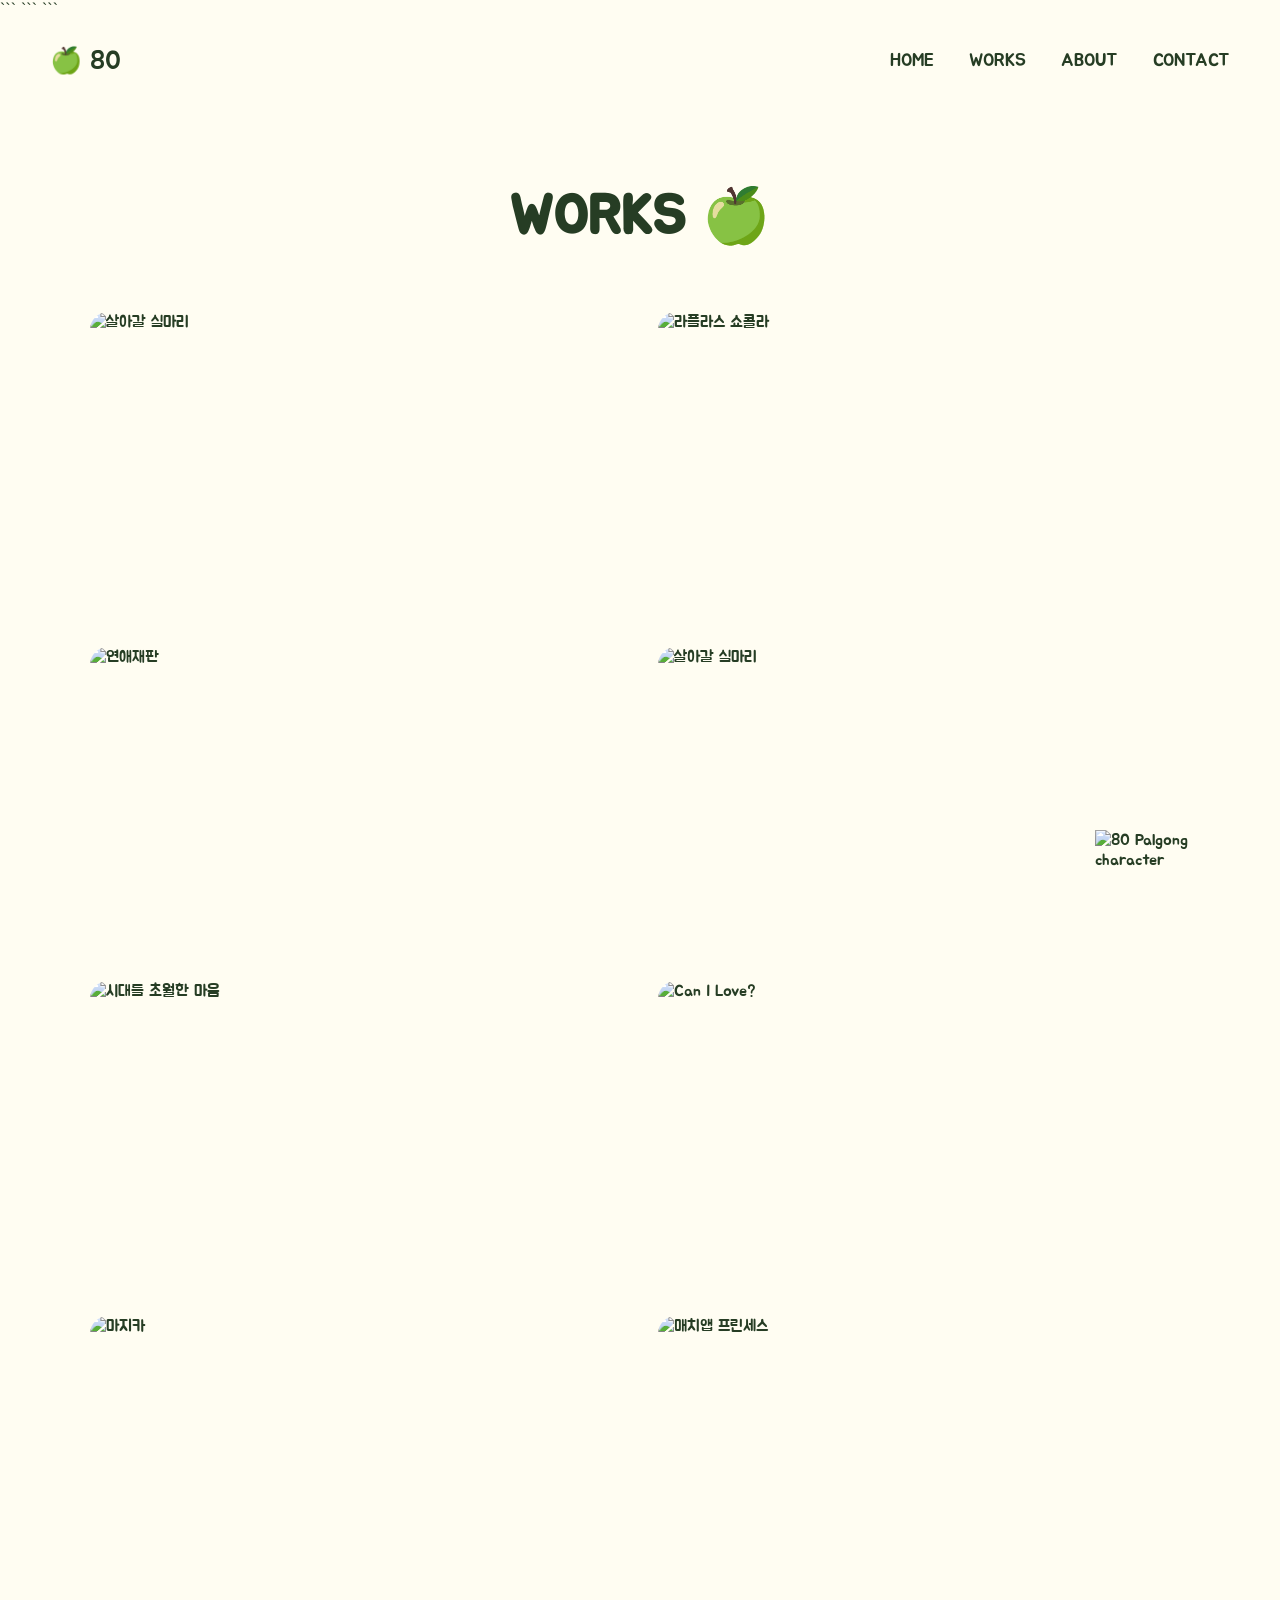
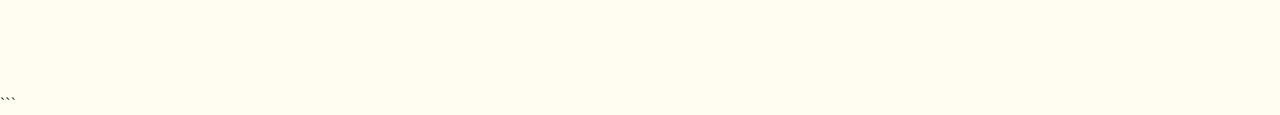
==== works.html @ 7d2011e5 "Add files via upload" ====
<!DOCTYPE html>

<html lang="ko">

<head>
    <meta charset="UTF-8">

```
<meta name="viewport" content="width=device-width, initial-scale=1.0">

<title>WORKS | 80 Palgong</title>

<!-- Jua 폰트 -->
<link rel="preconnect" href="https://fonts.googleapis.com">
<link rel="preconnect" href="https://fonts.gstatic.com" crossorigin>

<link
    href="https://fonts.googleapis.com/css2?family=Jua&display=swap"
    rel="stylesheet"
>

<!-- CSS -->
<link rel="stylesheet" href="style.css">
```

</head>

<body>

```
<!-- =========================
     떠다니는 캐릭터
========================== -->

<img
    src="assets/character.png"
    class="floating-character"
    alt="80 Palgong character"
>



<!-- =========================
     HEADER
========================== -->

<header>

    <a href="index.html" class="logo">
        🍏 80
    </a>


    <nav>

        <a href="index.html">
            HOME
        </a>

        <a href="works.html">
            WORKS
        </a>

        <a href="about.html">
            ABOUT
        </a>

        <a href="contact.html">
            CONTACT
        </a>

    </nav>

</header>



<!-- =========================
     WORKS
========================== -->

<main class="page">


    <h1 class="page-title">
        WORKS <span>🍏</span>
    </h1>



    <div class="works-grid">



        <!-- 영상 1 -->

        <div
            class="work-card"
            onclick="openVideo(
                'QldmkLUvTjk',
                '살아갈 실마리',
                '하이얀'
            )"
        >

            <img
                src="https://img.youtube.com/vi/QldmkLUvTjk/maxresdefault.jpg"
                alt="살아갈 실마리"
            >

            <div class="work-overlay">

                <div>

                    <h2>
                        살아갈 실마리
                    </h2>

                    <p>
                        하이얀
                    </p>

                </div>


                <span class="play-button">
                    ▶
                </span>

            </div>

        </div>



        <!-- 영상 2 -->

        <div
            class="work-card"
            onclick="openVideo(
                'Z1Ttt4TXrLg',
                '라플라스 쇼콜라',
                '강펭순'
            )"
        >

            <img
                src="https://img.youtube.com/vi/Z1Ttt4TXrLg/maxresdefault.jpg"
                alt="라플라스 쇼콜라"
            >

            <div class="work-overlay">

                <div>

                    <h2>
                        라플라스 쇼콜라
                    </h2>

                    <p>
                        강펭순
                    </p>

                </div>


                <span class="play-button">
                    ▶
                </span>

            </div>

        </div>



        <!-- 영상 3 -->

        <div
            class="work-card"
            onclick="openVideo(
                'iHt94GPMLl0',
                '연애재판',
                '케이크'
            )"
        >

            <img
                src="https://img.youtube.com/vi/iHt94GPMLl0/maxresdefault.jpg"
                alt="연애재판"
            >

            <div class="work-overlay">

                <div>

                    <h2>
                        연애재판
                    </h2>

                    <p>
                        케이크
                    </p>

                </div>


                <span class="play-button">
                    ▶
                </span>

            </div>

        </div>



        <!-- 영상 4 -->

        <div
            class="work-card"
            onclick="openVideo(
                'Zuq9c4VB4nA',
                '살아갈 실마리',
                '하이얀'
            )"
        >

            <img
                src="https://img.youtube.com/vi/Zuq9c4VB4nA/maxresdefault.jpg"
                alt="살아갈 실마리"
            >

            <div class="work-overlay">

                <div>

                    <h2>
                        살아갈 실마리
                    </h2>

                    <p>
                        하이얀
                    </p>

                </div>


                <span class="play-button">
                    ▶
                </span>

            </div>

        </div>



        <!-- 영상 5 -->

        <div
            class="work-card"
            onclick="openVideo(
                'Hq5pirNYWd8',
                '시대를 초월한 마음',
                '단몽'
            )"
        >

            <img
                src="https://img.youtube.com/vi/Hq5pirNYWd8/maxresdefault.jpg"
                alt="시대를 초월한 마음"
            >

            <div class="work-overlay">

                <div>

                    <h2>
                        시대를 초월한 마음
                    </h2>

                    <p>
                        단몽
                    </p>

                </div>


                <span class="play-button">
                    ▶
                </span>

            </div>

        </div>



        <!-- 영상 6 -->

        <div
            class="work-card"
            onclick="openVideo(
                'QpFZLfGb04I',
                'Can I Love?',
                '2N X 白石ユキ'
            )"
        >

            <img
                src="https://img.youtube.com/vi/QpFZLfGb04I/maxresdefault.jpg"
                alt="Can I Love?"
            >

            <div class="work-overlay">

                <div>

                    <h2>
                        Can I Love?
                    </h2>

                    <p>
                        2N X 白石ユキ
                    </p>

                </div>


                <span class="play-button">
                    ▶
                </span>

            </div>

        </div>



        <!-- 영상 7 -->

        <div
            class="work-card"
            onclick="openVideo(
                'Rq_QdXzc_n4',
                '마지카',
                '협업커미션'
            )"
        >

            <img
                src="https://img.youtube.com/vi/Rq_QdXzc_n4/maxresdefault.jpg"
                alt="마지카"
            >

            <div class="work-overlay">

                <div>

                    <h2>
                        마지카
                    </h2>

                    <p>
                        협업커미션
                    </p>

                </div>


                <span class="play-button">
                    ▶
                </span>

            </div>

        </div>



        <!-- 영상 8 -->

        <div
            class="work-card"
            onclick="openVideo(
                'beEpmLvoKFs',
                '매치앱 프린세스',
                '커미션'
            )"
        >

            <img
                src="https://img.youtube.com/vi/beEpmLvoKFs/maxresdefault.jpg"
                alt="매치앱 프린세스"
            >

            <div class="work-overlay">

                <div>

                    <h2>
                        매치앱 프린세스
                    </h2>

                    <p>
                        커미션
                    </p>

                </div>


                <span class="play-button">
                    ▶
                </span>

            </div>

        </div>


    </div>

</main>



<!-- =========================
     VIDEO MODAL
========================== -->

<div
    id="videoModal"
    class="video-modal"
>

    <div class="video-modal-content">


        <button
            class="close-modal"
            onclick="closeVideo()"
            aria-label="Close"
        >
            ×
        </button>


        <iframe
            id="youtubeFrame"
            src=""
            title="YouTube video player"
            allow="autoplay; encrypted-media; picture-in-picture"
            allowfullscreen
        >
        </iframe>


        <div class="modal-info">

            <h2 id="modalTitle"></h2>

            <p id="modalArtist"></p>

        </div>


    </div>

</div>



<!-- =========================
     JAVASCRIPT
========================== -->

<script src="script.js"></script>
```

</body>

</html>
---- style.css ----
@import url('https://fonts.googleapis.com/css2?family=Jua&display=swap');

* {
    box-sizing: border-box;
}

body {
    margin: 0;
    background: #fffdf2;
    color: #263d24;
    font-family: 'Jua', sans-serif;
}

/* HEADER */

header {
    width: 100%;
    padding: 25px 50px;
    display: flex;
    justify-content: space-between;
    align-items: center;
}

.logo {
    color: #263d24;
    text-decoration: none;
    font-size: 26px;
}

nav {
    display: flex;
    gap: 35px;
}

nav a {
    color: #263d24;
    text-decoration: none;
    font-size: 18px;
}

nav a:hover {
    color: #78a94b;
}


/* HOME */

.hero {
    min-height: calc(100vh - 90px);
    display: flex;
    justify-content: center;
    align-items: center;
    text-align: center;
}

.hero-content {
    display: flex;
    flex-direction: column;
    align-items: center;
}

.hero-small {
    margin: 0 0 15px;
    font-size: 20px;
}

.hero-number {
    margin: 0;
    font-size: 110px;
    line-height: 0.9;
    color: #78a94b;
}

.hero-name {
    margin: 10px 0 25px;
    font-size: 55px;
}

.hero-description {
    margin: 0 0 35px;
    font-size: 21px;
    line-height: 1.7;
}

.work-button {
    display: inline-block;
    padding: 14px 30px;
    border: 2px solid #263d24;
    border-radius: 30px;
    color: #263d24;
    text-decoration: none;
    font-size: 18px;
    transition: 0.25s;
}

.work-button:hover {
    background: #263d24;
    color: #fffdf2;
}


/* FLOATING CHARACTER */

.floating-character {
    position: fixed;
    right: 35px;
    bottom: 30px;
    width: 150px;
    height: auto;
    z-index: 9999;
    animation: floating 3s ease-in-out infinite;
}

@keyframes floating {
    0% {
        transform: translateY(0) rotate(-3deg);
    }

    50% {
        transform: translateY(-20px) rotate(3deg);
    }

    100% {
        transform: translateY(0) rotate(-3deg);
    }
}


/* OTHER PAGES */

.page {
    width: 90%;
    max-width: 1100px;
    margin: 0 auto;
    padding: 80px 0;
}

.page-title {
    margin: 0 0 60px;
    text-align: center;
    font-size: 55px;
}


/* WORKS */

.works-grid {
    display: grid;
    grid-template-columns: repeat(2, 1fr);
    gap: 35px;
}

.work-card {
    position: relative;
    overflow: hidden;
    aspect-ratio: 16 / 9;
    border-radius: 18px;
    cursor: pointer;
}

.work-card img {
    width: 100%;
    height: 100%;
    display: block;
    object-fit: cover;
    transition: transform 0.4s;
}

.work-card:hover img {
    transform: scale(1.05);
}

.work-overlay {
    position: absolute;
    top: 0;
    right: 0;
    bottom: 0;
    left: 0;
    display: flex;
    flex-direction: column;
    justify-content: center;
    align-items: center;
    text-align: center;
    background: rgba(38, 61, 36, 0.82);
    color: white;
    opacity: 0;
    transition: opacity 0.3s;
}

.work-card:hover .work-overlay {
    opacity: 1;
}

.work-overlay h2 {
    margin: 0 0 8px;
    font-size: 30px;
}

.work-overlay p {
    margin: 0;
    font-size: 18px;
}

.play-button {
    width: 55px;
    height: 55px;
    margin-top: 25px;
    border-radius: 50%;
    background: #fffdf2;
    color: #263d24;
    display: flex;
    justify-content: center;
    align-items: center;
    font-size: 22px;
}


/* VIDEO MODAL */

.video-modal {
    position: fixed;
    top: 0;
    right: 0;
    bottom: 0;
    left: 0;
    display: flex;
    justify-content: center;
    align-items: center;
    padding: 30px;
    background: rgba(0, 0, 0, 0.75);
    opacity: 0;
    visibility: hidden;
    z-index: 10000;
    transition: 0.25s;
}

.video-modal.show {
    opacity: 1;
    visibility: visible;
}

.video-modal-content {
    position: relative;
    width: min(900px, 95vw);
    padding: 20px;
    border-radius: 20px;
    background: #fffdf2;
}

.video-modal iframe {
    width: 100%;
    aspect-ratio: 16 / 9;
    border: none;
    border-radius: 12px;
}

.close-modal {
    position: absolute;
    top: 10px;
    right: 15px;
    width: 40px;
    height: 40px;
    border: none;
    border-radius: 50%;
    background: white;
    font-size: 30px;
    cursor: pointer;
    z-index: 2;
}

.modal-info {
    padding: 15px 5px 5px;
}

.modal-info h2 {
    margin: 0 0 5px;
}

.modal-info p {
    margin: 0;
}


/* ABOUT / CONTACT */

.about-content {
    max-width: 750px;
    margin: 0 auto;
    text-align: center;
}

.about-content h2 {
    margin-top: 45px;
    font-size: 32px;
}

.about-content p {
    font-size: 19px;
    line-height: 1.8;
}

.contact-content {
    max-width: 650px;
    margin: 0 auto;
}

.contact-content p {
    text-align: center;
    font-size: 19px;
    line-height: 1.7;
}


/* MOBILE */

@media (max-width: 700px) {

    header {
        padding: 20px;
        flex-direction: column;
        gap: 15px;
    }

    nav {
        gap: 18px;
    }

    nav a {
        font-size: 15px;
    }

    .hero-number {
        font-size: 80px;
    }

    .hero-name {
        font-size: 42px;
    }

    .hero-description {
        font-size: 17px;
    }

    .page {
        padding: 50px 0;
    }

    .page-title {
        font-size: 42px;
    }

    .works-grid {
        grid-template-columns: 1fr;
    }

    .floating-character {
        width: 100px;
        right: 15px;
        bottom: 15px;
    }

.hero {
    display: flex !important;
    justify-content: center !important;
    align-items: center !important;
    flex-direction: column !important;
    text-align: center !important;
    min-height: 80vh !important;
}
}
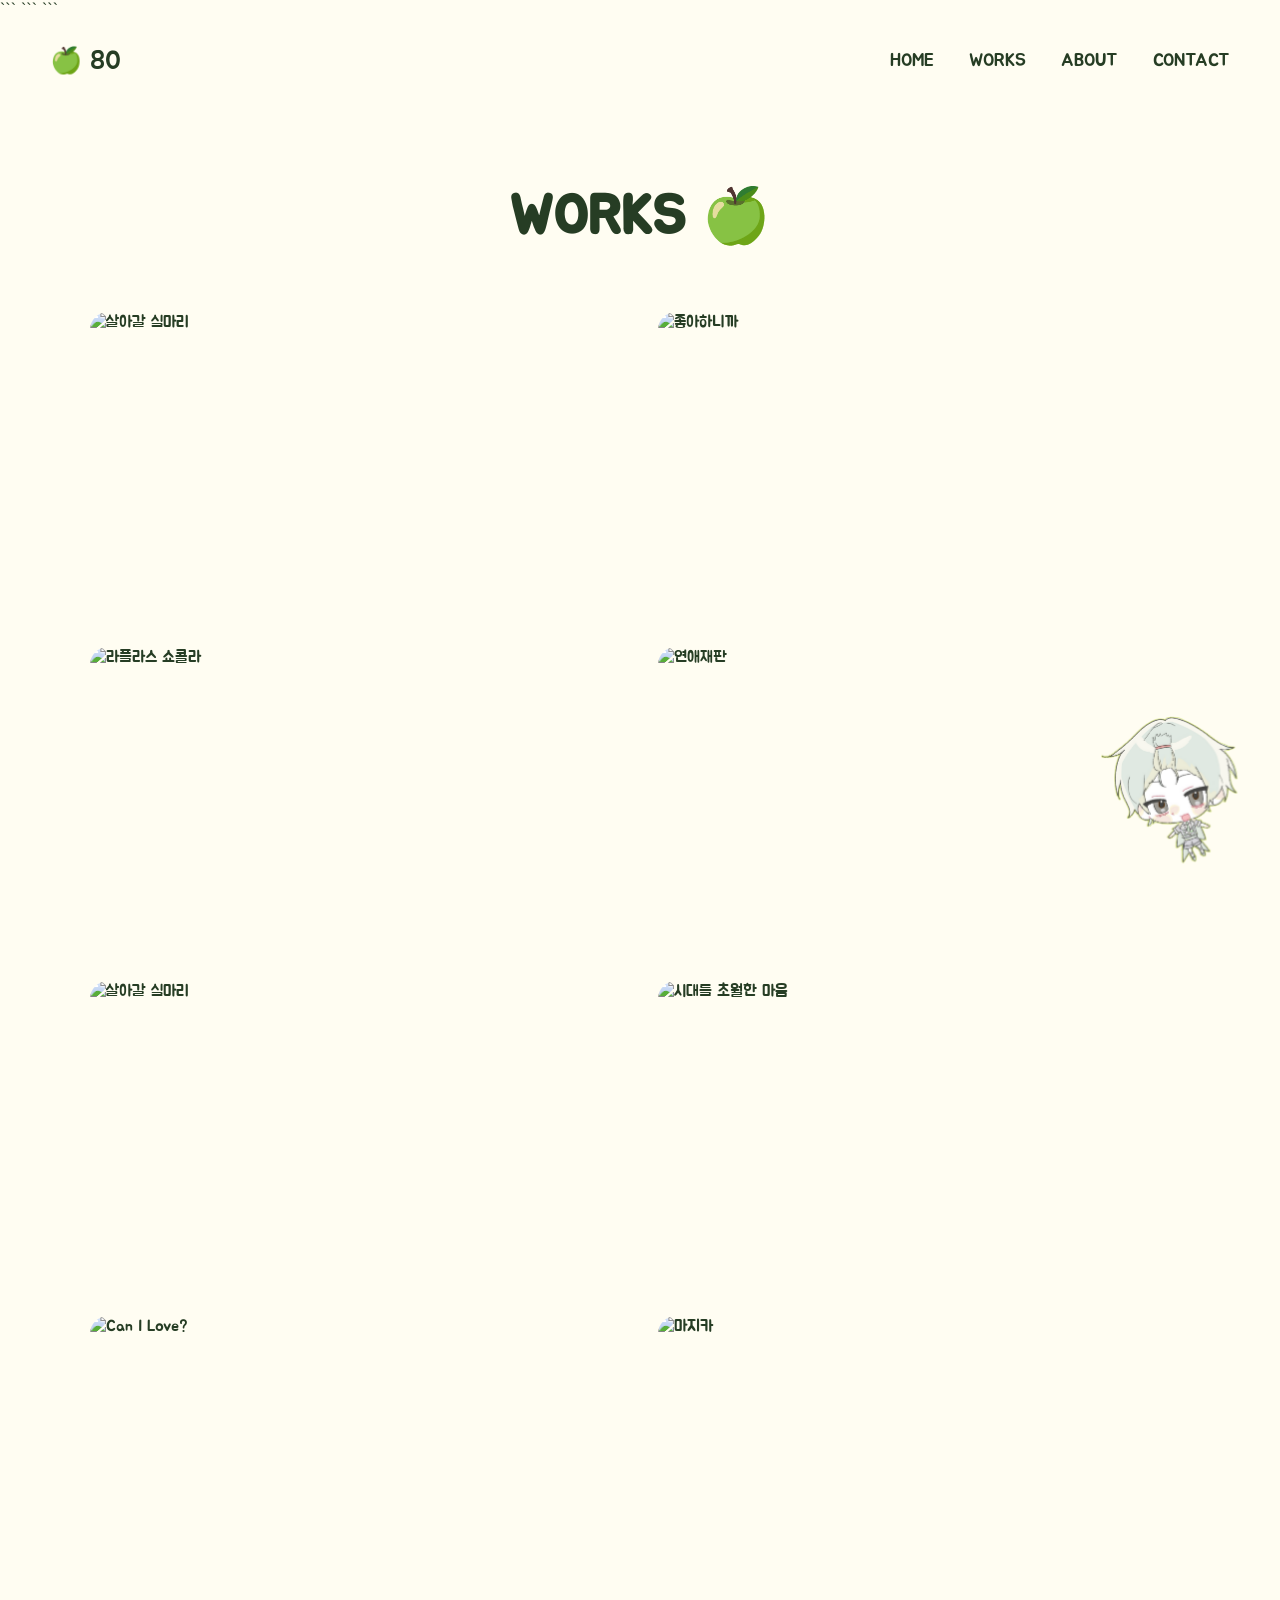
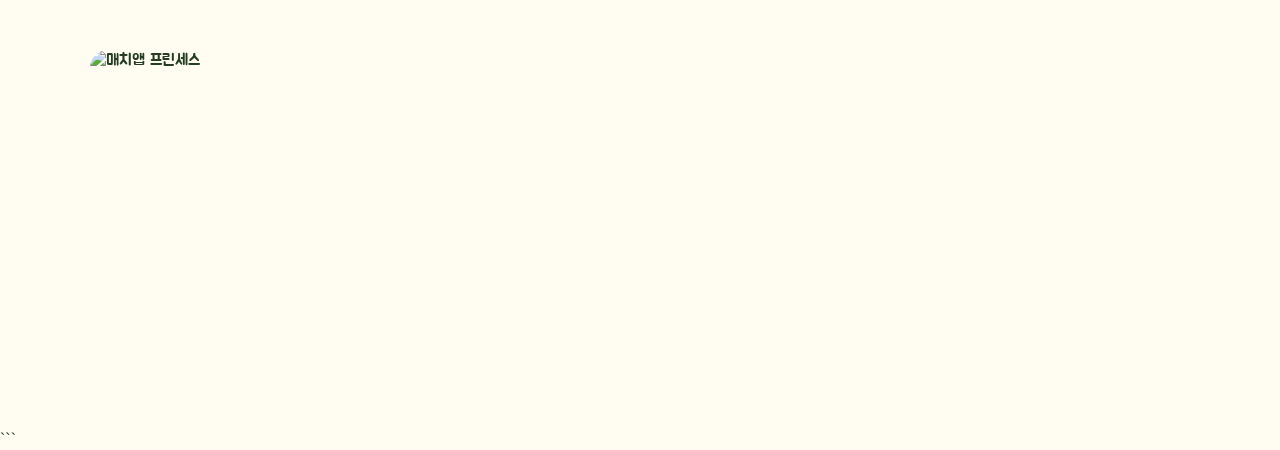
==== commit 65ecf05c: "Update works.html" ====
--- a/works.html
+++ b/works.html
@@ -130,6 +130,47 @@
             </div>
 
         </div>
+
+        
+<!-- 영상 2 -->
+
+        <div
+            class="work-card"
+            onclick="openVideo(
+                'IJYzS-C9jws',
+                '좋아하니까',
+                '미나호 아오이'
+            )"
+        >
+
+            <img
+                src="https://img.youtube.com/vi/IJYzS-C9jws/maxresdefault.jpg"
+                alt="좋아하니까"
+            >
+
+            <div class="work-overlay">
+
+                <div>
+
+                    <h2>
+                        좋아하니까
+                    </h2>
+
+                    <p>
+                        미나호 아오이
+                    </p>
+
+                </div>
+
+
+                <span class="play-button">
+                    ▶
+                </span>
+
+            </div>
+
+        </div>
+
 
 
 
--- a/style.css
+++ b/style.css
@@ -1,7 +1,16 @@
 @import url('https://fonts.googleapis.com/css2?family=Jua&display=swap');
+
+
+/* =========================
+   BASIC
+========================= */
 
 * {
     box-sizing: border-box;
+}
+
+html {
+    scroll-behavior: smooth;
 }
 
 body {
@@ -11,11 +20,15 @@
     font-family: 'Jua', sans-serif;
 }
 
-/* HEADER */
+
+/* =========================
+   HEADER
+========================= */
 
 header {
     width: 100%;
     padding: 25px 50px;
+
     display: flex;
     justify-content: space-between;
     align-items: center;
@@ -36,6 +49,8 @@
     color: #263d24;
     text-decoration: none;
     font-size: 18px;
+
+    transition: 0.25s;
 }
 
 nav a:hover {
@@ -43,13 +58,17 @@
 }
 
 
-/* HOME */
+/* =========================
+   HOME
+========================= */
 
 .hero {
     min-height: calc(100vh - 90px);
+
     display: flex;
     justify-content: center;
     align-items: center;
+
     text-align: center;
 }
 
@@ -66,8 +85,10 @@
 
 .hero-number {
     margin: 0;
+
     font-size: 110px;
     line-height: 0.9;
+
     color: #78a94b;
 }
 
@@ -78,18 +99,24 @@
 
 .hero-description {
     margin: 0 0 35px;
+
     font-size: 21px;
     line-height: 1.7;
 }
 
 .work-button {
     display: inline-block;
+
     padding: 14px 30px;
+
     border: 2px solid #263d24;
     border-radius: 30px;
+
     color: #263d24;
     text-decoration: none;
+
     font-size: 18px;
+
     transition: 0.25s;
 }
 
@@ -99,19 +126,26 @@
 }
 
 
-/* FLOATING CHARACTER */
+/* =========================
+   FLOATING CHARACTER
+========================= */
 
 .floating-character {
     position: fixed;
+
     right: 35px;
     bottom: 30px;
+
     width: 150px;
     height: auto;
+
     z-index: 9999;
+
     animation: floating 3s ease-in-out infinite;
 }
 
 @keyframes floating {
+
     0% {
         transform: translateY(0) rotate(-3deg);
     }
@@ -123,46 +157,64 @@
     100% {
         transform: translateY(0) rotate(-3deg);
     }
-}
-
-
-/* OTHER PAGES */
+
+}
+
+
+/* =========================
+   COMMON PAGE
+========================= */
 
 .page {
     width: 90%;
     max-width: 1100px;
+
     margin: 0 auto;
+
     padding: 80px 0;
 }
 
 .page-title {
     margin: 0 0 60px;
+
     text-align: center;
+
     font-size: 55px;
 }
 
 
-/* WORKS */
+/* =========================
+   WORKS
+========================= */
 
 .works-grid {
     display: grid;
+
     grid-template-columns: repeat(2, 1fr);
+
     gap: 35px;
 }
 
 .work-card {
     position: relative;
+
     overflow: hidden;
+
     aspect-ratio: 16 / 9;
+
     border-radius: 18px;
+
     cursor: pointer;
 }
 
 .work-card img {
     width: 100%;
     height: 100%;
+
     display: block;
+
     object-fit: cover;
+
     transition: transform 0.4s;
 }
 
@@ -170,20 +222,31 @@
     transform: scale(1.05);
 }
 
+
+/* WORK OVERLAY */
+
 .work-overlay {
     position: absolute;
+
     top: 0;
     right: 0;
     bottom: 0;
     left: 0;
+
     display: flex;
     flex-direction: column;
+
     justify-content: center;
     align-items: center;
+
     text-align: center;
+
     background: rgba(38, 61, 36, 0.82);
+
     color: white;
+
     opacity: 0;
+
     transition: opacity 0.3s;
 }
 
@@ -193,44 +256,64 @@
 
 .work-overlay h2 {
     margin: 0 0 8px;
+
     font-size: 30px;
 }
 
 .work-overlay p {
     margin: 0;
+
     font-size: 18px;
 }
+
+
+/* PLAY BUTTON */
 
 .play-button {
     width: 55px;
     height: 55px;
+
     margin-top: 25px;
+
     border-radius: 50%;
+
     background: #fffdf2;
     color: #263d24;
+
     display: flex;
     justify-content: center;
     align-items: center;
+
     font-size: 22px;
 }
 
 
-/* VIDEO MODAL */
+/* =========================
+   VIDEO MODAL
+========================= */
 
 .video-modal {
     position: fixed;
+
     top: 0;
     right: 0;
     bottom: 0;
     left: 0;
-    display: flex;
+
+    display: flex;
+
     justify-content: center;
     align-items: center;
+
     padding: 30px;
+
     background: rgba(0, 0, 0, 0.75);
+
     opacity: 0;
     visibility: hidden;
+
     z-index: 10000;
+
     transition: 0.25s;
 }
 
@@ -241,30 +324,45 @@
 
 .video-modal-content {
     position: relative;
+
     width: min(900px, 95vw);
+
     padding: 20px;
+
     border-radius: 20px;
+
     background: #fffdf2;
 }
 
 .video-modal iframe {
     width: 100%;
+
     aspect-ratio: 16 / 9;
+
     border: none;
+
     border-radius: 12px;
 }
 
 .close-modal {
     position: absolute;
+
     top: 10px;
     right: 15px;
+
     width: 40px;
     height: 40px;
+
     border: none;
+
     border-radius: 50%;
+
     background: white;
+
     font-size: 30px;
+
     cursor: pointer;
+
     z-index: 2;
 }
 
@@ -281,43 +379,194 @@
 }
 
 
-/* ABOUT / CONTACT */
+/* =========================
+   ABOUT
+========================= */
 
 .about-content {
     max-width: 750px;
+
     margin: 0 auto;
+
     text-align: center;
 }
 
 .about-content h2 {
     margin-top: 45px;
+
     font-size: 32px;
 }
 
 .about-content p {
     font-size: 19px;
+
     line-height: 1.8;
 }
+
+
+/* =========================
+   CONTACT
+========================= */
 
 .contact-content {
     max-width: 650px;
+
     margin: 0 auto;
 }
 
-.contact-content p {
+.contact-content > p {
     text-align: center;
+
     font-size: 19px;
+
     line-height: 1.7;
 }
 
 
-/* MOBILE */
+/* CONTACT FORM */
+
+.contact-form {
+    display: flex;
+    flex-direction: column;
+
+    gap: 12px;
+
+    margin-top: 40px;
+}
+
+
+/* LABEL */
+
+.contact-form label {
+    margin-top: 10px;
+
+    color: #263d24;
+
+    font-size: 16px;
+}
+
+
+/* INPUT / TEXTAREA */
+
+.contact-form input,
+.contact-form textarea {
+    width: 100%;
+
+    padding: 15px 18px;
+
+    border: 2px solid #d5decf;
+
+    border-radius: 12px;
+
+    background: white;
+
+    color: #263d24;
+
+    font-family: 'Jua', sans-serif;
+
+    font-size: 16px;
+
+    outline: none;
+
+    transition: 0.25s;
+}
+
+.contact-form input:focus,
+.contact-form textarea:focus {
+    border-color: #78a94b;
+}
+
+
+/* SELECT */
+
+.contact-form select {
+    width: 100%;
+
+    padding: 15px 18px;
+
+    border: 2px solid #d5decf;
+
+    border-radius: 12px;
+
+    background: white;
+
+    color: #263d24;
+
+    font-family: 'Jua', sans-serif;
+
+    font-size: 16px;
+
+    outline: none;
+
+    cursor: pointer;
+
+    transition: 0.25s;
+}
+
+.contact-form select:focus {
+    border-color: #78a94b;
+}
+
+
+/* PLACEHOLDER */
+
+.contact-form input::placeholder,
+.contact-form textarea::placeholder {
+    color: #a5afa0;
+}
+
+
+/* MESSAGE */
+
+.contact-form textarea {
+    min-height: 180px;
+
+    resize: vertical;
+}
+
+
+/* SUBMIT BUTTON */
+
+.contact-form button {
+    margin-top: 20px;
+
+    padding: 15px 25px;
+
+    border: 2px solid #263d24;
+
+    border-radius: 30px;
+
+    background: #263d24;
+
+    color: #fffdf2;
+
+    font-family: 'Jua', sans-serif;
+
+    font-size: 17px;
+
+    cursor: pointer;
+
+    transition: 0.25s;
+}
+
+.contact-form button:hover {
+    background: #78a94b;
+
+    border-color: #78a94b;
+}
+
+
+/* =========================
+   MOBILE
+========================= */
 
 @media (max-width: 700px) {
 
     header {
         padding: 20px;
+
         flex-direction: column;
+
         gap: 15px;
     }
 
@@ -329,6 +578,9 @@
         font-size: 15px;
     }
 
+
+    /* HOME */
+
     .hero-number {
         font-size: 80px;
     }
@@ -341,30 +593,47 @@
         font-size: 17px;
     }
 
+
+    /* PAGE */
+
     .page {
         padding: 50px 0;
     }
 
     .page-title {
         font-size: 42px;
-    }
+
+        margin-bottom: 40px;
+    }
+
+
+    /* WORKS */
 
     .works-grid {
         grid-template-columns: 1fr;
     }
 
+
+    /* CHARACTER */
+
     .floating-character {
         width: 100px;
+
         right: 15px;
         bottom: 15px;
     }
 
-.hero {
-    display: flex !important;
-    justify-content: center !important;
-    align-items: center !important;
-    flex-direction: column !important;
-    text-align: center !important;
-    min-height: 80vh !important;
-}
-}+
+    /* CONTACT */
+
+    .contact-content {
+        width: 100%;
+    }
+
+    .contact-form input,
+    .contact-form select,
+    .contact-form textarea {
+        font-size: 15px;
+    }
+
+}
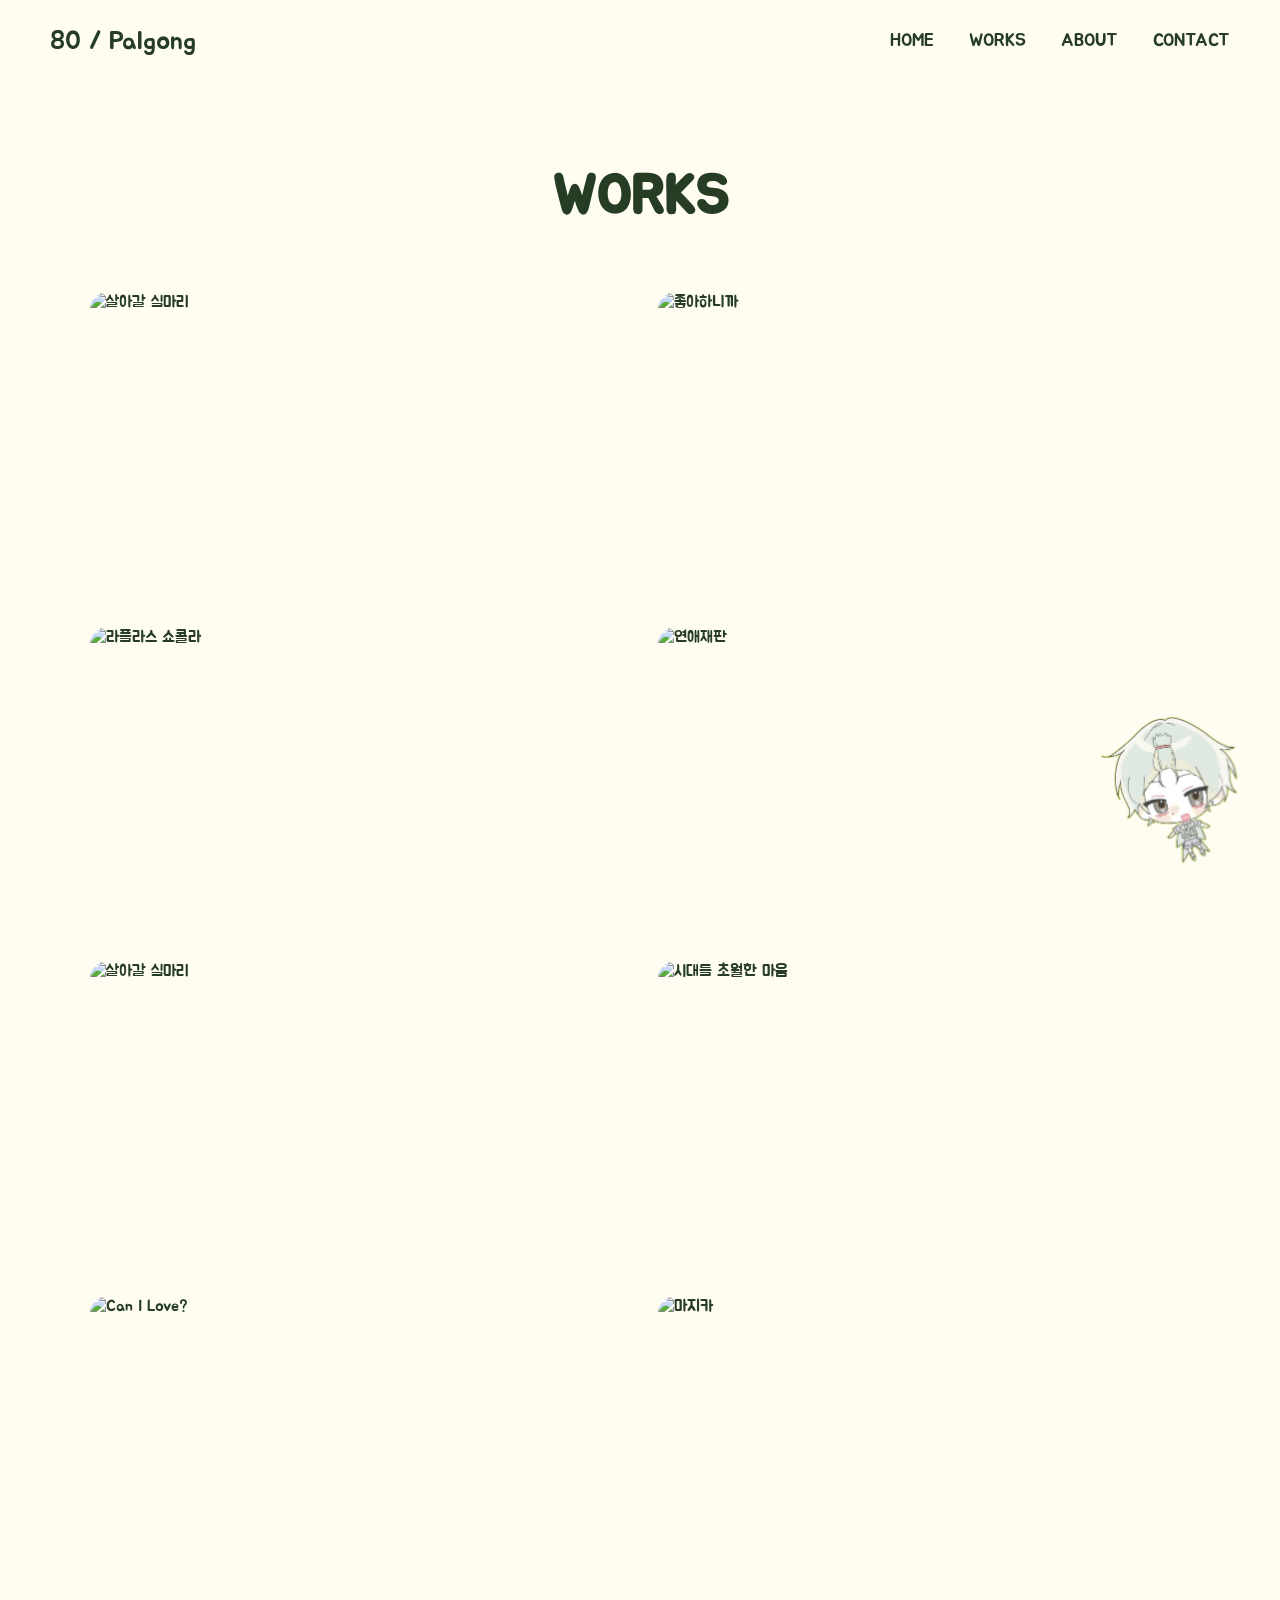
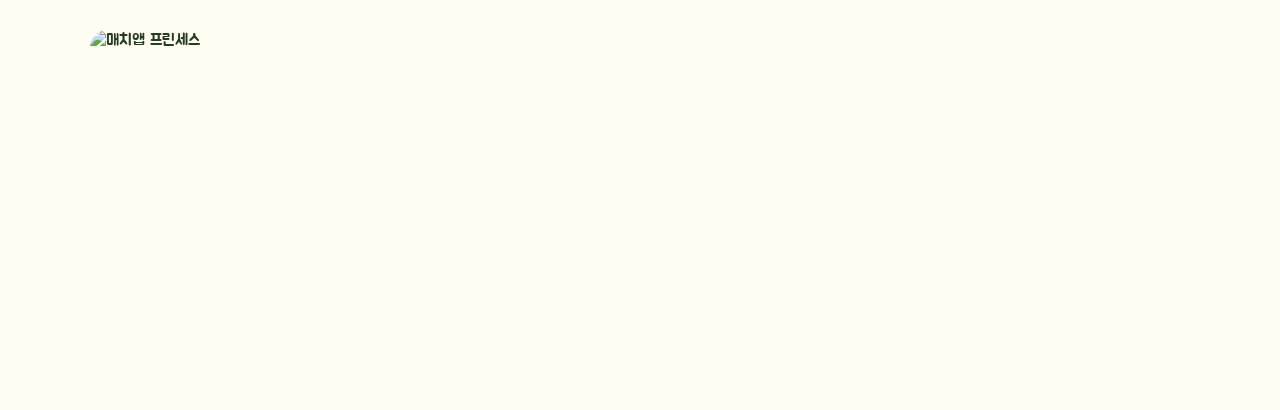
==== commit a023f3b8: "Update works.html" ====
--- a/works.html
+++ b/works.html
@@ -1,523 +1,458 @@
 <!DOCTYPE html>
-
 <html lang="ko">
 
 <head>
     <meta charset="UTF-8">
-
-```
-<meta name="viewport" content="width=device-width, initial-scale=1.0">
-
-<title>WORKS | 80 Palgong</title>
-
-<!-- Jua 폰트 -->
-<link rel="preconnect" href="https://fonts.googleapis.com">
-<link rel="preconnect" href="https://fonts.gstatic.com" crossorigin>
-
-<link
-    href="https://fonts.googleapis.com/css2?family=Jua&display=swap"
-    rel="stylesheet"
->
-
-<!-- CSS -->
-<link rel="stylesheet" href="style.css">
-```
-
+    <meta name="viewport" content="width=device-width, initial-scale=1.0">
+
+    <title>Works | 80 Palgong</title>
+
+    <link rel="stylesheet" href="style.css">
 </head>
 
 <body>
 
-```
-<!-- =========================
-     떠다니는 캐릭터
-========================== -->
-
-<img
-    src="assets/character.png"
-    class="floating-character"
-    alt="80 Palgong character"
->
-
-
-
-<!-- =========================
-     HEADER
-========================== -->
-
-<header>
-
-    <a href="index.html" class="logo">
-        🍏 80
-    </a>
-
-
-    <nav>
-
-        <a href="index.html">
-            HOME
+    <header>
+
+        <a href="index.html" class="logo">
+            80 / Palgong
         </a>
 
-        <a href="works.html">
+        <nav>
+            <a href="index.html">HOME</a>
+            <a href="works.html">WORKS</a>
+            <a href="about.html">ABOUT</a>
+            <a href="contact.html">CONTACT</a>
+        </nav>
+
+    </header>
+
+
+    <main class="page">
+
+        <h1 class="page-title">
             WORKS
-        </a>
-
-        <a href="about.html">
-            ABOUT
-        </a>
-
-        <a href="contact.html">
-            CONTACT
-        </a>
-
-    </nav>
-
-</header>
-
-
-
-<!-- =========================
-     WORKS
-========================== -->
-
-<main class="page">
-
-
-    <h1 class="page-title">
-        WORKS <span>🍏</span>
-    </h1>
-
-
-
-    <div class="works-grid">
-
-
-
-        <!-- 영상 1 -->
-
-        <div
-            class="work-card"
-            onclick="openVideo(
-                'QldmkLUvTjk',
-                '살아갈 실마리',
-                '하이얀'
-            )"
-        >
-
-            <img
-                src="https://img.youtube.com/vi/QldmkLUvTjk/maxresdefault.jpg"
-                alt="살아갈 실마리"
-            >
-
-            <div class="work-overlay">
-
-                <div>
-
-                    <h2>
-                        살아갈 실마리
-                    </h2>
-
-                    <p>
-                        하이얀
-                    </p>
-
-                </div>
-
-
-                <span class="play-button">
-                    ▶
-                </span>
-
-            </div>
+        </h1>
+
+
+        <div class="works-grid">
+
+
+            <!-- 1. 살아갈 실마리 -->
+
+            <div
+                class="work-card"
+                onclick="openVideo(
+                    'QldmkLUvTjk',
+                    '살아갈 실마리',
+                    '하이얀'
+                )"
+            >
+
+                <img
+                    src="https://img.youtube.com/vi/QldmkLUvTjk/maxresdefault.jpg"
+                    alt="살아갈 실마리"
+                >
+
+                <div class="work-overlay">
+
+                    <div>
+
+                        <h2>
+                            살아갈 실마리
+                        </h2>
+
+                        <p>
+                            하이얀
+                        </p>
+
+                    </div>
+
+                    <span class="play-button">
+                        ▶
+                    </span>
+
+                </div>
+
+            </div>
+
+
+
+            <!-- 2. 좋아하니까 -->
+
+            <div
+                class="work-card"
+                onclick="openVideo(
+                    'IJYzS-C9jws',
+                    '좋아하니까',
+                    '미나호 아오이'
+                )"
+            >
+
+                <img
+                    src="https://img.youtube.com/vi/IJYzS-C9jws/maxresdefault.jpg"
+                    alt="좋아하니까"
+                >
+
+                <div class="work-overlay">
+
+                    <div>
+
+                        <h2>
+                            좋아하니까
+                        </h2>
+
+                        <p>
+                            미나호 아오이
+                        </p>
+
+                    </div>
+
+                    <span class="play-button">
+                        ▶
+                    </span>
+
+                </div>
+
+            </div>
+
+
+
+            <!-- 3. 라플라스 쇼콜라 -->
+
+            <div
+                class="work-card"
+                onclick="openVideo(
+                    'Z1Ttt4TXrLg',
+                    '라플라스 쇼콜라',
+                    '강펭순'
+                )"
+            >
+
+                <img
+                    src="https://img.youtube.com/vi/Z1Ttt4TXrLg/maxresdefault.jpg"
+                    alt="라플라스 쇼콜라"
+                >
+
+                <div class="work-overlay">
+
+                    <div>
+
+                        <h2>
+                            라플라스 쇼콜라
+                        </h2>
+
+                        <p>
+                            강펭순
+                        </p>
+
+                    </div>
+
+                    <span class="play-button">
+                        ▶
+                    </span>
+
+                </div>
+
+            </div>
+
+
+
+            <!-- 4. 연애재판 -->
+
+            <div
+                class="work-card"
+                onclick="openVideo(
+                    'iHt94GPMLl0',
+                    '연애재판',
+                    '케이크'
+                )"
+            >
+
+                <img
+                    src="https://img.youtube.com/vi/iHt94GPMLl0/maxresdefault.jpg"
+                    alt="연애재판"
+                >
+
+                <div class="work-overlay">
+
+                    <div>
+
+                        <h2>
+                            연애재판
+                        </h2>
+
+                        <p>
+                            케이크
+                        </p>
+
+                    </div>
+
+                    <span class="play-button">
+                        ▶
+                    </span>
+
+                </div>
+
+            </div>
+
+
+
+            <!-- 5. 살아갈 실마리 -->
+
+            <div
+                class="work-card"
+                onclick="openVideo(
+                    'Zuq9c4VB4nA',
+                    '살아갈 실마리',
+                    '하이얀'
+                )"
+            >
+
+                <img
+                    src="https://img.youtube.com/vi/Zuq9c4VB4nA/maxresdefault.jpg"
+                    alt="살아갈 실마리"
+                >
+
+                <div class="work-overlay">
+
+                    <div>
+
+                        <h2>
+                            살아갈 실마리
+                        </h2>
+
+                        <p>
+                            하이얀
+                        </p>
+
+                    </div>
+
+                    <span class="play-button">
+                        ▶
+                    </span>
+
+                </div>
+
+            </div>
+
+
+
+            <!-- 6. 시대를 초월한 마음 -->
+
+            <div
+                class="work-card"
+                onclick="openVideo(
+                    'Hq5pirNYWd8',
+                    '시대를 초월한 마음',
+                    '단몽'
+                )"
+            >
+
+                <img
+                    src="https://img.youtube.com/vi/Hq5pirNYWd8/maxresdefault.jpg"
+                    alt="시대를 초월한 마음"
+                >
+
+                <div class="work-overlay">
+
+                    <div>
+
+                        <h2>
+                            시대를 초월한 마음
+                        </h2>
+
+                        <p>
+                            단몽
+                        </p>
+
+                    </div>
+
+                    <span class="play-button">
+                        ▶
+                    </span>
+
+                </div>
+
+            </div>
+
+
+
+            <!-- 7. Can I Love? -->
+
+            <div
+                class="work-card"
+                onclick="openVideo(
+                    'QpFZLfGb04I',
+                    'Can I Love?',
+                    '2N X 白石ユキ'
+                )"
+            >
+
+                <img
+                    src="https://img.youtube.com/vi/QpFZLfGb04I/maxresdefault.jpg"
+                    alt="Can I Love?"
+                >
+
+                <div class="work-overlay">
+
+                    <div>
+
+                        <h2>
+                            Can I Love?
+                        </h2>
+
+                        <p>
+                            2N X 白石ユキ
+                        </p>
+
+                    </div>
+
+                    <span class="play-button">
+                        ▶
+                    </span>
+
+                </div>
+
+            </div>
+
+
+
+            <!-- 8. 마지카 -->
+
+            <div
+                class="work-card"
+                onclick="openVideo(
+                    'Rq_QdXzc_n4',
+                    '마지카',
+                    '협업커미션'
+                )"
+            >
+
+                <img
+                    src="https://img.youtube.com/vi/Rq_QdXzc_n4/maxresdefault.jpg"
+                    alt="마지카"
+                >
+
+                <div class="work-overlay">
+
+                    <div>
+
+                        <h2>
+                            마지카
+                        </h2>
+
+                        <p>
+                            협업커미션
+                        </p>
+
+                    </div>
+
+                    <span class="play-button">
+                        ▶
+                    </span>
+
+                </div>
+
+            </div>
+
+
+
+            <!-- 9. 매치앱 프린세스 -->
+
+            <div
+                class="work-card"
+                onclick="openVideo(
+                    'beEpmLvoKFs',
+                    '매치앱 프린세스',
+                    '커미션'
+                )"
+            >
+
+                <img
+                    src="https://img.youtube.com/vi/beEpmLvoKFs/maxresdefault.jpg"
+                    alt="매치앱 프린세스"
+                >
+
+                <div class="work-overlay">
+
+                    <div>
+
+                        <h2>
+                            매치앱 프린세스
+                        </h2>
+
+                        <p>
+                            커미션
+                        </p>
+
+                    </div>
+
+                    <span class="play-button">
+                        ▶
+                    </span>
+
+                </div>
+
+            </div>
+
 
         </div>
 
-        
-<!-- 영상 2 -->
-
-        <div
-            class="work-card"
-            onclick="openVideo(
-                'IJYzS-C9jws',
-                '좋아하니까',
-                '미나호 아오이'
-            )"
-        >
-
-            <img
-                src="https://img.youtube.com/vi/IJYzS-C9jws/maxresdefault.jpg"
-                alt="좋아하니까"
-            >
-
-            <div class="work-overlay">
-
-                <div>
-
-                    <h2>
-                        좋아하니까
-                    </h2>
-
-                    <p>
-                        미나호 아오이
-                    </p>
-
-                </div>
-
-
-                <span class="play-button">
-                    ▶
-                </span>
+    </main>
+
+
+
+    <!-- VIDEO MODAL -->
+
+    <div
+        id="videoModal"
+        class="video-modal"
+    >
+
+        <div class="video-modal-content">
+
+            <button
+                class="close-modal"
+                onclick="closeVideo()"
+                aria-label="Close"
+            >
+                ×
+            </button>
+
+
+            <iframe
+                id="youtubeFrame"
+                src=""
+                title="YouTube video player"
+                allow="autoplay; encrypted-media; picture-in-picture"
+                allowfullscreen
+            >
+            </iframe>
+
+
+            <div class="modal-info">
+
+                <h2 id="modalTitle"></h2>
+
+                <p id="modalArtist"></p>
 
             </div>
 
         </div>
 
-
-
-
-        <!-- 영상 2 -->
-
-        <div
-            class="work-card"
-            onclick="openVideo(
-                'Z1Ttt4TXrLg',
-                '라플라스 쇼콜라',
-                '강펭순'
-            )"
-        >
-
-            <img
-                src="https://img.youtube.com/vi/Z1Ttt4TXrLg/maxresdefault.jpg"
-                alt="라플라스 쇼콜라"
-            >
-
-            <div class="work-overlay">
-
-                <div>
-
-                    <h2>
-                        라플라스 쇼콜라
-                    </h2>
-
-                    <p>
-                        강펭순
-                    </p>
-
-                </div>
-
-
-                <span class="play-button">
-                    ▶
-                </span>
-
-            </div>
-
-        </div>
-
-
-
-        <!-- 영상 3 -->
-
-        <div
-            class="work-card"
-            onclick="openVideo(
-                'iHt94GPMLl0',
-                '연애재판',
-                '케이크'
-            )"
-        >
-
-            <img
-                src="https://img.youtube.com/vi/iHt94GPMLl0/maxresdefault.jpg"
-                alt="연애재판"
-            >
-
-            <div class="work-overlay">
-
-                <div>
-
-                    <h2>
-                        연애재판
-                    </h2>
-
-                    <p>
-                        케이크
-                    </p>
-
-                </div>
-
-
-                <span class="play-button">
-                    ▶
-                </span>
-
-            </div>
-
-        </div>
-
-
-
-        <!-- 영상 4 -->
-
-        <div
-            class="work-card"
-            onclick="openVideo(
-                'Zuq9c4VB4nA',
-                '살아갈 실마리',
-                '하이얀'
-            )"
-        >
-
-            <img
-                src="https://img.youtube.com/vi/Zuq9c4VB4nA/maxresdefault.jpg"
-                alt="살아갈 실마리"
-            >
-
-            <div class="work-overlay">
-
-                <div>
-
-                    <h2>
-                        살아갈 실마리
-                    </h2>
-
-                    <p>
-                        하이얀
-                    </p>
-
-                </div>
-
-
-                <span class="play-button">
-                    ▶
-                </span>
-
-            </div>
-
-        </div>
-
-
-
-        <!-- 영상 5 -->
-
-        <div
-            class="work-card"
-            onclick="openVideo(
-                'Hq5pirNYWd8',
-                '시대를 초월한 마음',
-                '단몽'
-            )"
-        >
-
-            <img
-                src="https://img.youtube.com/vi/Hq5pirNYWd8/maxresdefault.jpg"
-                alt="시대를 초월한 마음"
-            >
-
-            <div class="work-overlay">
-
-                <div>
-
-                    <h2>
-                        시대를 초월한 마음
-                    </h2>
-
-                    <p>
-                        단몽
-                    </p>
-
-                </div>
-
-
-                <span class="play-button">
-                    ▶
-                </span>
-
-            </div>
-
-        </div>
-
-
-
-        <!-- 영상 6 -->
-
-        <div
-            class="work-card"
-            onclick="openVideo(
-                'QpFZLfGb04I',
-                'Can I Love?',
-                '2N X 白石ユキ'
-            )"
-        >
-
-            <img
-                src="https://img.youtube.com/vi/QpFZLfGb04I/maxresdefault.jpg"
-                alt="Can I Love?"
-            >
-
-            <div class="work-overlay">
-
-                <div>
-
-                    <h2>
-                        Can I Love?
-                    </h2>
-
-                    <p>
-                        2N X 白石ユキ
-                    </p>
-
-                </div>
-
-
-                <span class="play-button">
-                    ▶
-                </span>
-
-            </div>
-
-        </div>
-
-
-
-        <!-- 영상 7 -->
-
-        <div
-            class="work-card"
-            onclick="openVideo(
-                'Rq_QdXzc_n4',
-                '마지카',
-                '협업커미션'
-            )"
-        >
-
-            <img
-                src="https://img.youtube.com/vi/Rq_QdXzc_n4/maxresdefault.jpg"
-                alt="마지카"
-            >
-
-            <div class="work-overlay">
-
-                <div>
-
-                    <h2>
-                        마지카
-                    </h2>
-
-                    <p>
-                        협업커미션
-                    </p>
-
-                </div>
-
-
-                <span class="play-button">
-                    ▶
-                </span>
-
-            </div>
-
-        </div>
-
-
-
-        <!-- 영상 8 -->
-
-        <div
-            class="work-card"
-            onclick="openVideo(
-                'beEpmLvoKFs',
-                '매치앱 프린세스',
-                '커미션'
-            )"
-        >
-
-            <img
-                src="https://img.youtube.com/vi/beEpmLvoKFs/maxresdefault.jpg"
-                alt="매치앱 프린세스"
-            >
-
-            <div class="work-overlay">
-
-                <div>
-
-                    <h2>
-                        매치앱 프린세스
-                    </h2>
-
-                    <p>
-                        커미션
-                    </p>
-
-                </div>
-
-
-                <span class="play-button">
-                    ▶
-                </span>
-
-            </div>
-
-        </div>
-
-
     </div>
 
-</main>
-
-
-
-<!-- =========================
-     VIDEO MODAL
-========================== -->
-
-<div
-    id="videoModal"
-    class="video-modal"
->
-
-    <div class="video-modal-content">
-
-
-        <button
-            class="close-modal"
-            onclick="closeVideo()"
-            aria-label="Close"
-        >
-            ×
-        </button>
-
-
-        <iframe
-            id="youtubeFrame"
-            src=""
-            title="YouTube video player"
-            allow="autoplay; encrypted-media; picture-in-picture"
-            allowfullscreen
-        >
-        </iframe>
-
-
-        <div class="modal-info">
-
-            <h2 id="modalTitle"></h2>
-
-            <p id="modalArtist"></p>
-
-        </div>
-
-
-    </div>
-
-</div>
-
-
-
-<!-- =========================
-     JAVASCRIPT
-========================== -->
-
-<script src="script.js"></script>
-```
+
+
+    <img
+        src="assets/character.png"
+        class="floating-character"
+        alt="Palgong character"
+    >
+
+
+    <script src="script.js"></script>
 
 </body>
 
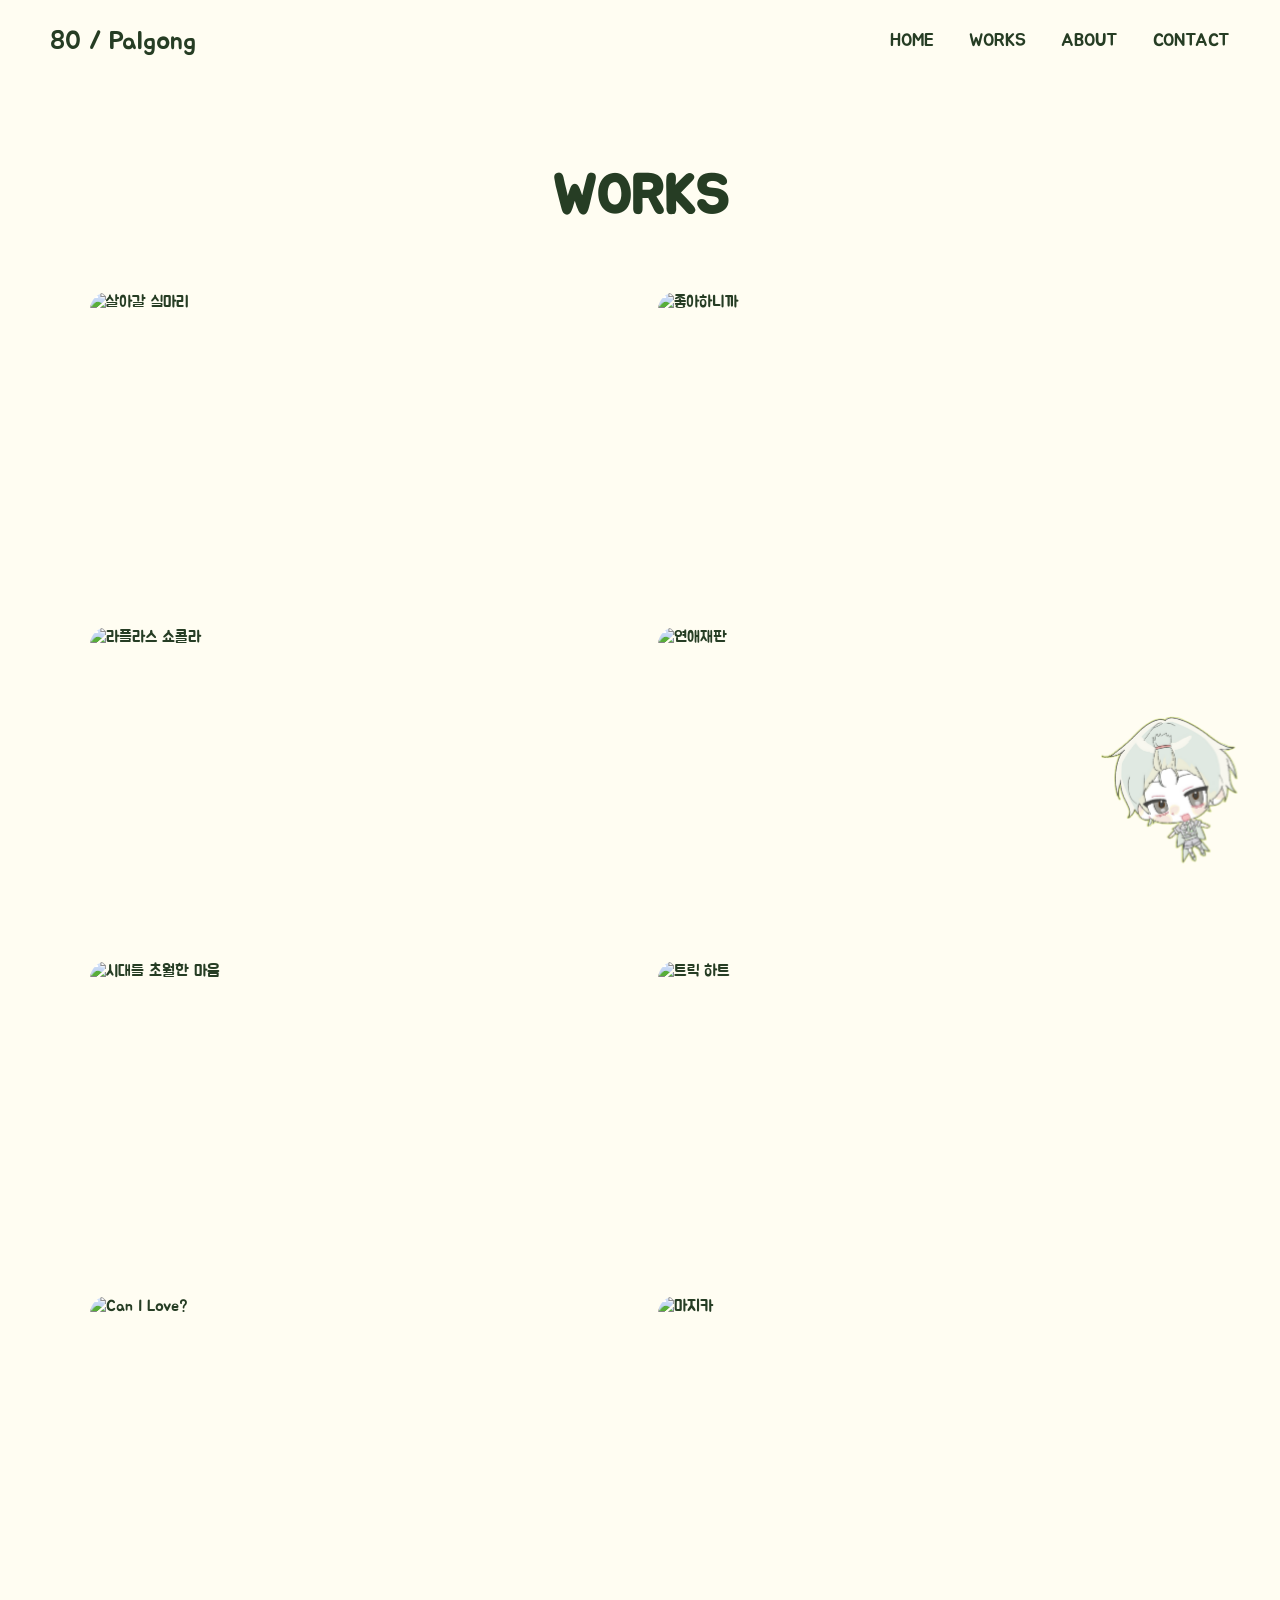
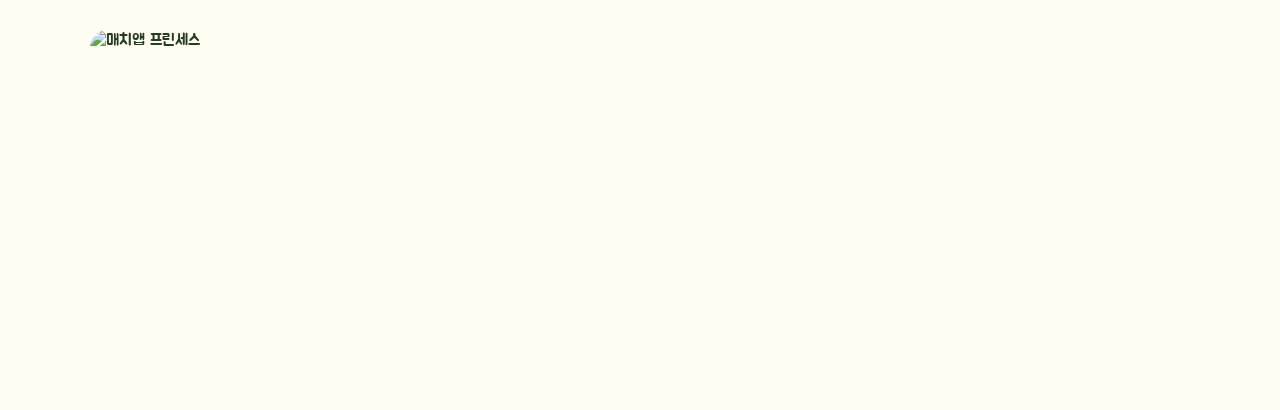
==== commit 90b11622: "Update works.html" ====
--- a/works.html
+++ b/works.html
@@ -204,66 +204,66 @@
                 class="work-card"
                 onclick="openVideo(
                     'Zuq9c4VB4nA',
-                    '살아갈 실마리',
-                    '하이얀'
-                )"
-            >
-
-                <img
-                    src="https://img.youtube.com/vi/Zuq9c4VB4nA/maxresdefault.jpg"
-                    alt="살아갈 실마리"
-                >
-
-                <div class="work-overlay">
-
-                    <div>
-
-                        <h2>
-                            살아갈 실마리
-                        </h2>
-
-                        <p>
-                            하이얀
-                        </p>
-
-                    </div>
-
-                    <span class="play-button">
-                        ▶
-                    </span>
-
-                </div>
-
-            </div>
-
-
-
-            <!-- 6. 시대를 초월한 마음 -->
-
-            <div
-                class="work-card"
-                onclick="openVideo(
-                    'Hq5pirNYWd8',
                     '시대를 초월한 마음',
                     '단몽'
                 )"
             >
 
                 <img
+                    src="https://img.youtube.com/vi/Zuq9c4VB4nA/maxresdefault.jpg"
+                    alt="시대를 초월한 마음"
+                >
+
+                <div class="work-overlay">
+
+                    <div>
+
+                        <h2>
+                            시대를 초월한 마음
+                        </h2>
+
+                        <p>
+                            단몽
+                        </p>
+
+                    </div>
+
+                    <span class="play-button">
+                        ▶
+                    </span>
+
+                </div>
+
+            </div>
+
+
+
+            <!-- 6. 시대를 초월한 마음 -->
+
+            <div
+                class="work-card"
+                onclick="openVideo(
+                    'Hq5pirNYWd8',
+                    '트릭 하트',
+                    '유니린'
+                )"
+            >
+
+                <img
                     src="https://img.youtube.com/vi/Hq5pirNYWd8/maxresdefault.jpg"
-                    alt="시대를 초월한 마음"
-                >
-
-                <div class="work-overlay">
-
-                    <div>
-
-                        <h2>
-                            시대를 초월한 마음
-                        </h2>
-
-                        <p>
-                            단몽
+                    alt="트릭 하트"
+                >
+
+                <div class="work-overlay">
+
+                    <div>
+
+                        <h2>
+                            트릭 하트
+                        </h2>
+
+                        <p>
+                            유니린
                         </p>
 
                     </div>
